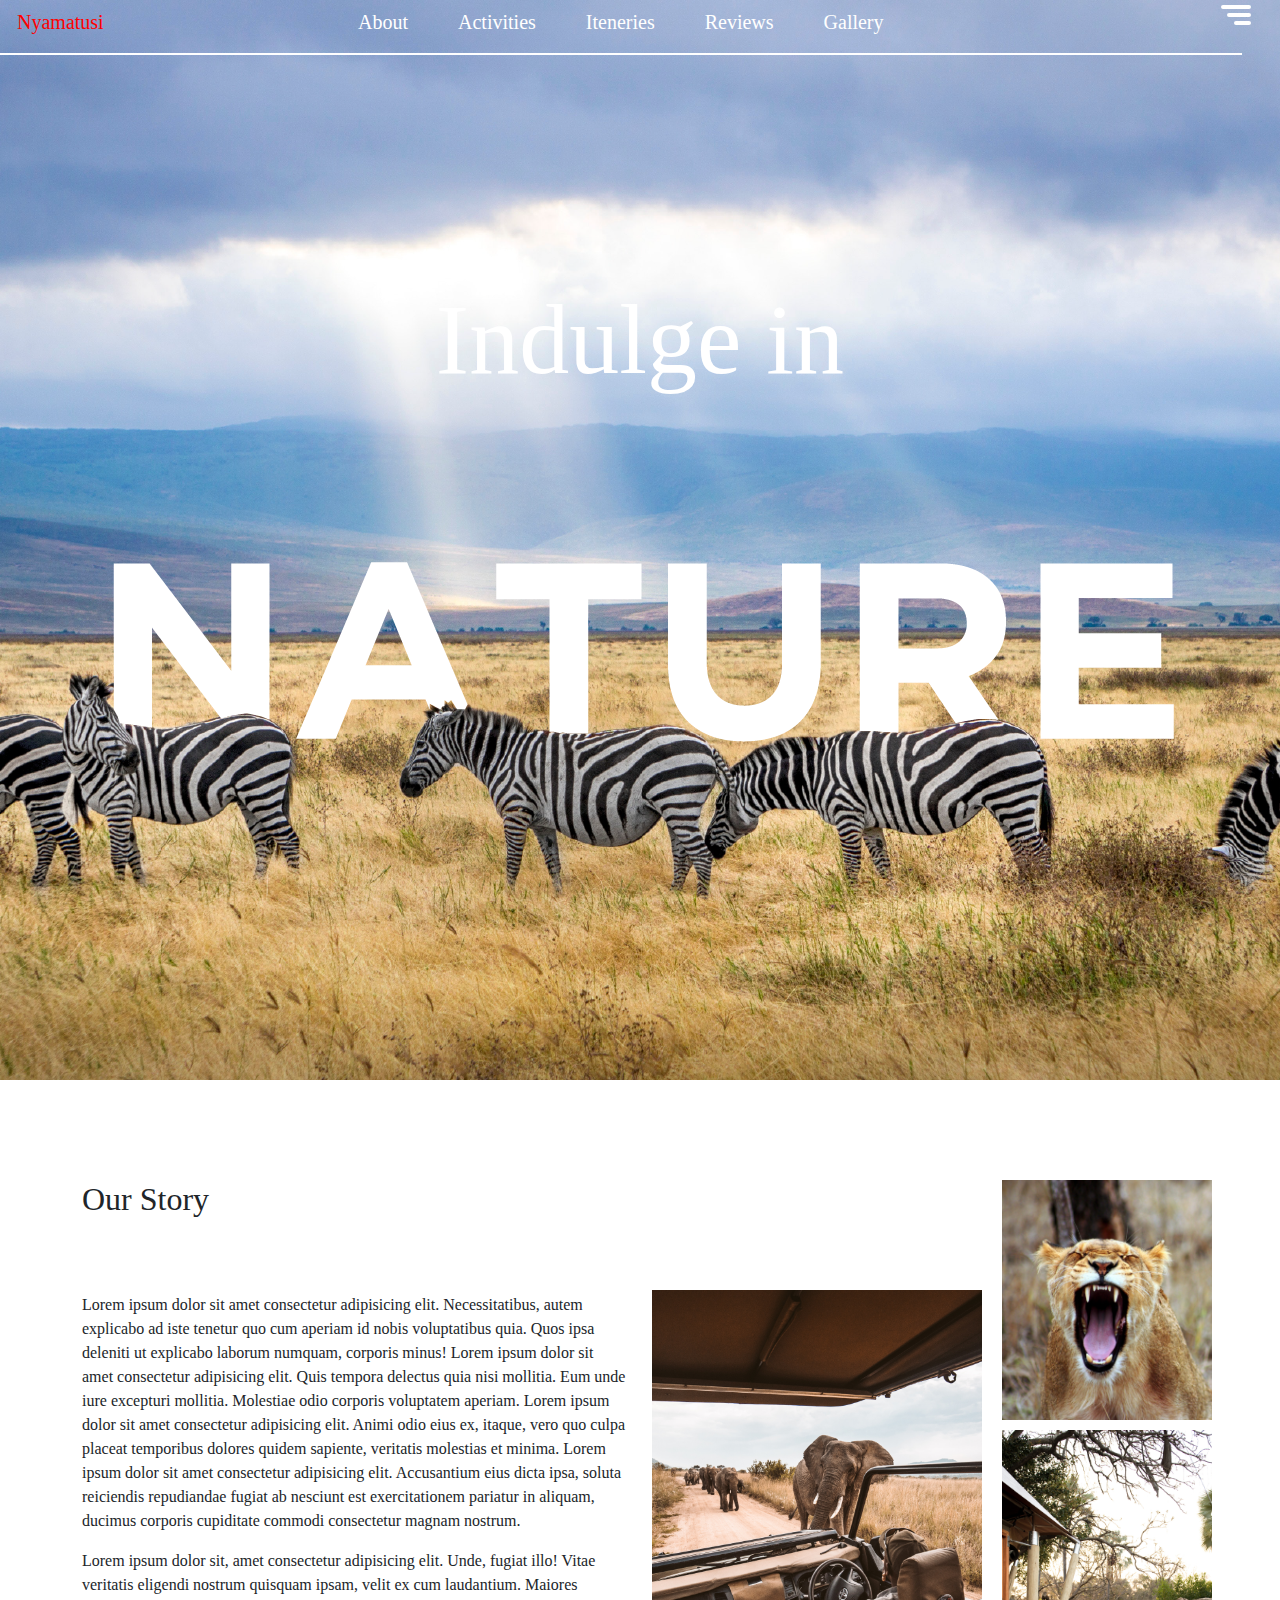
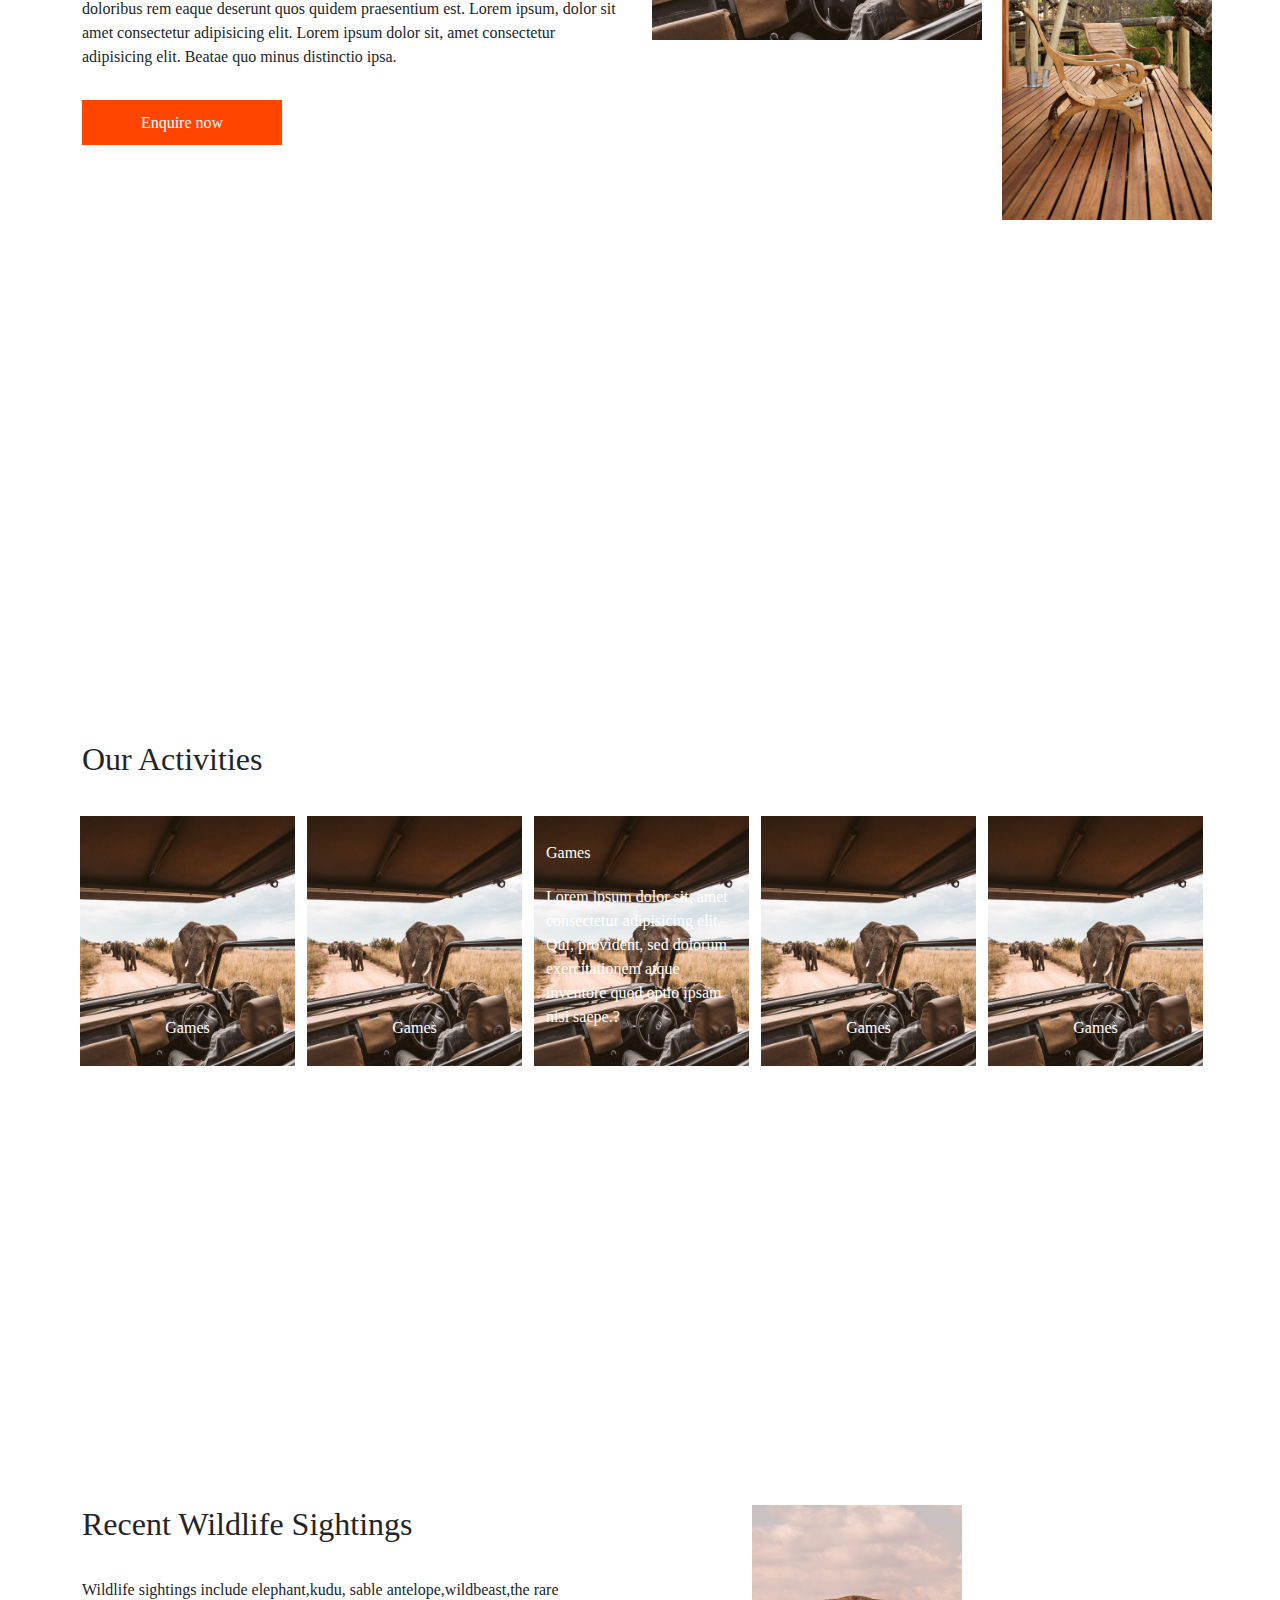
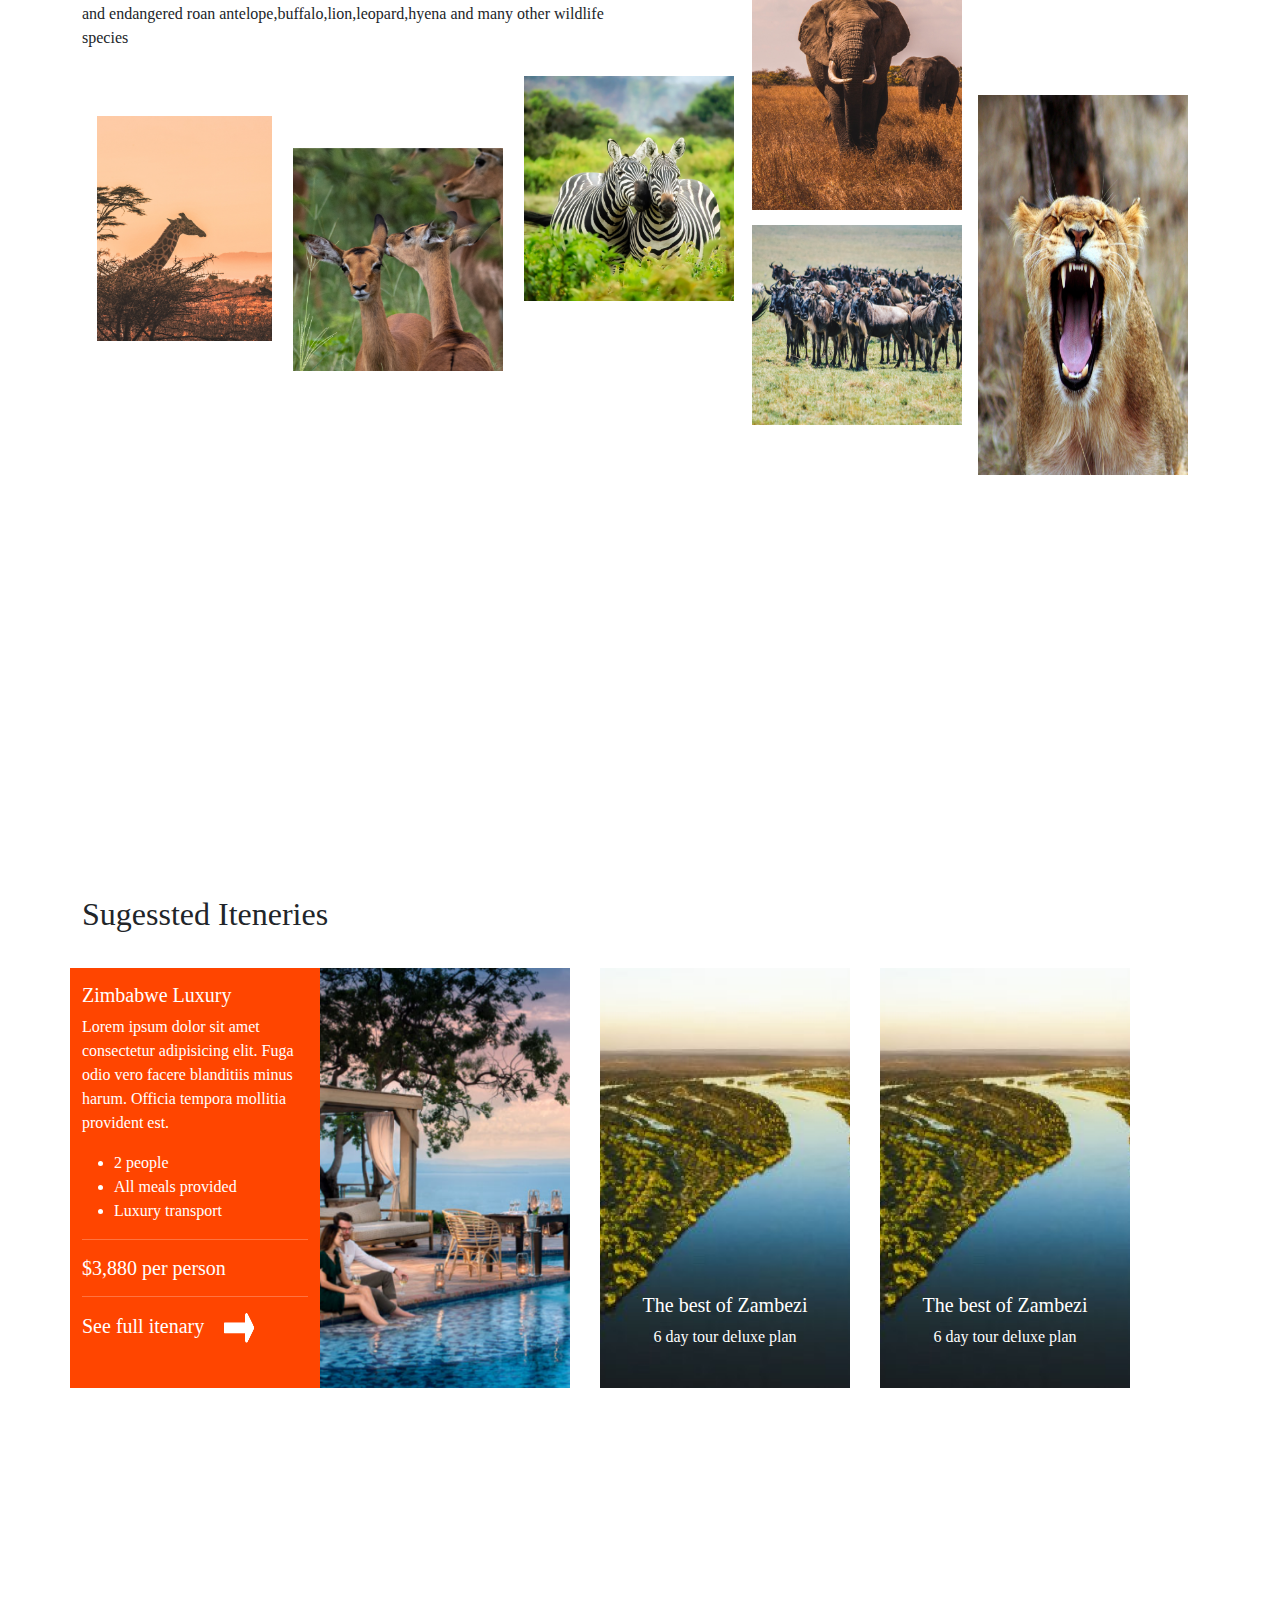
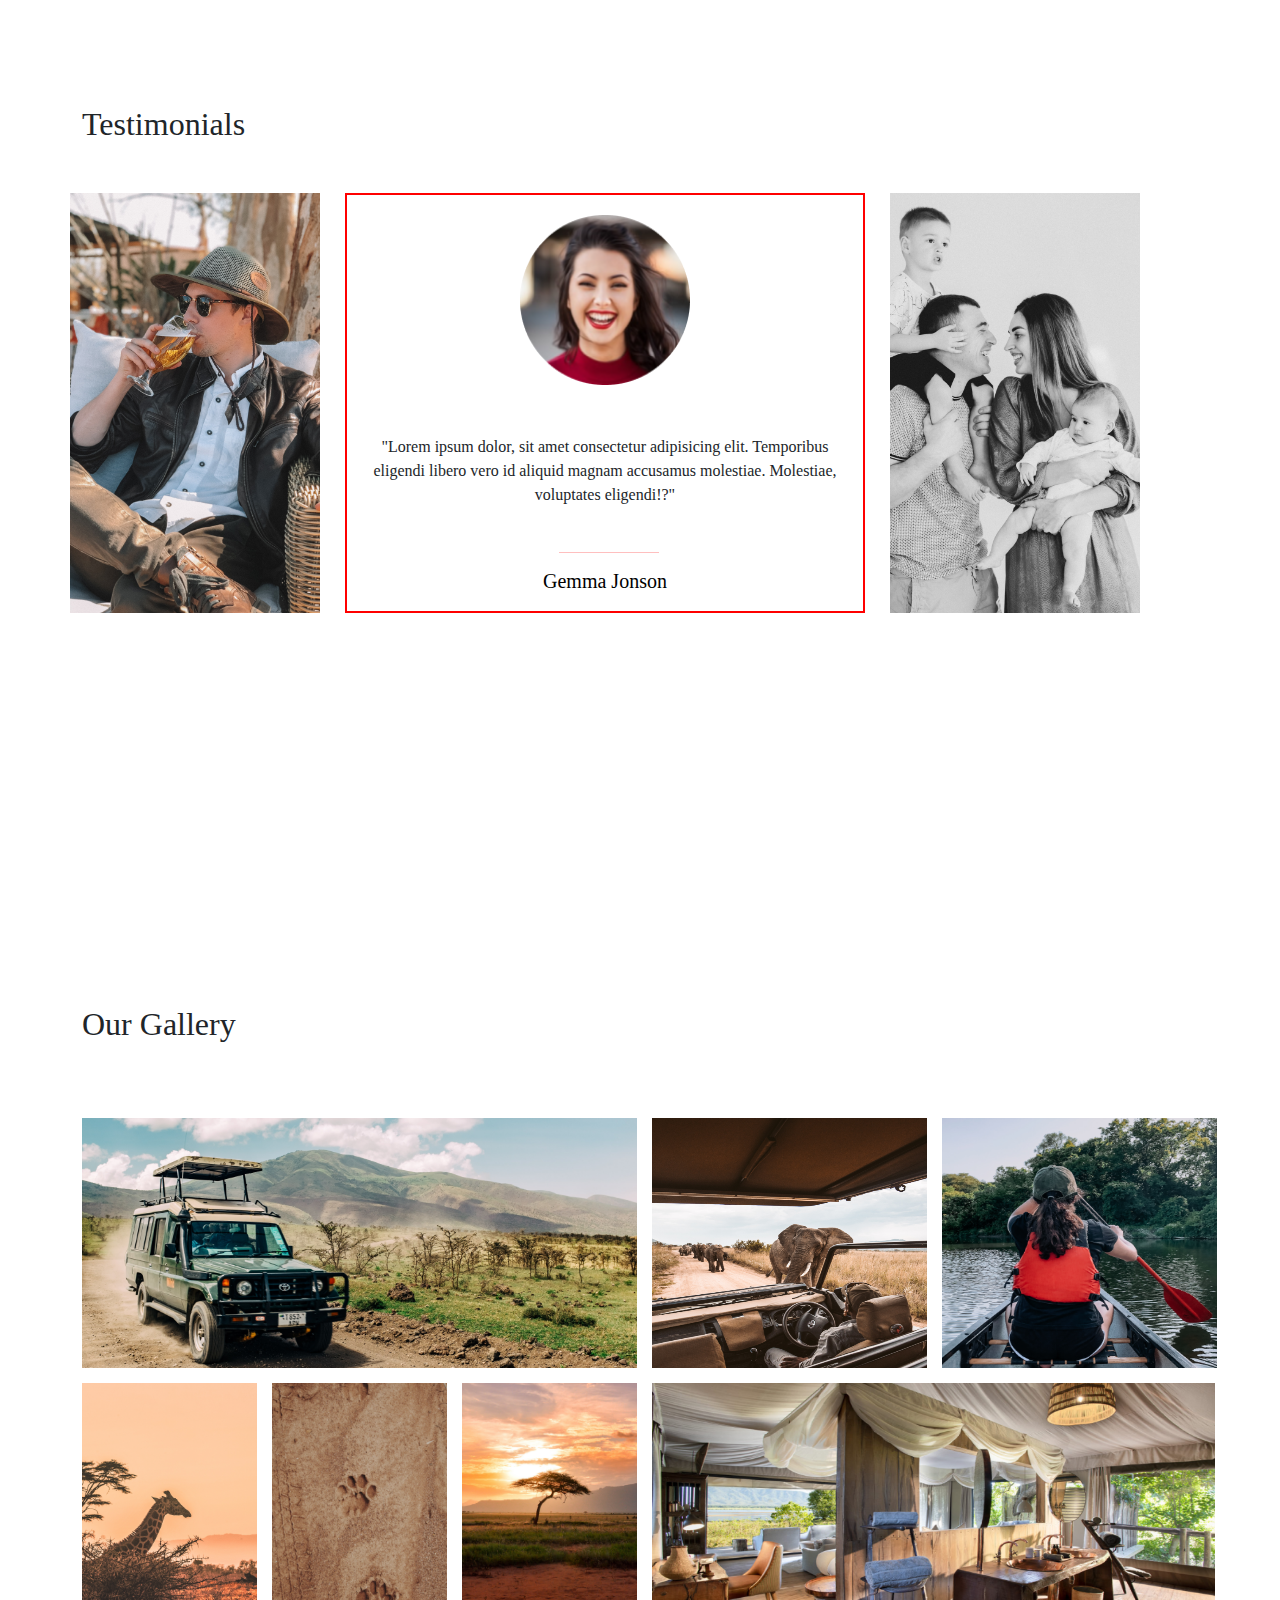
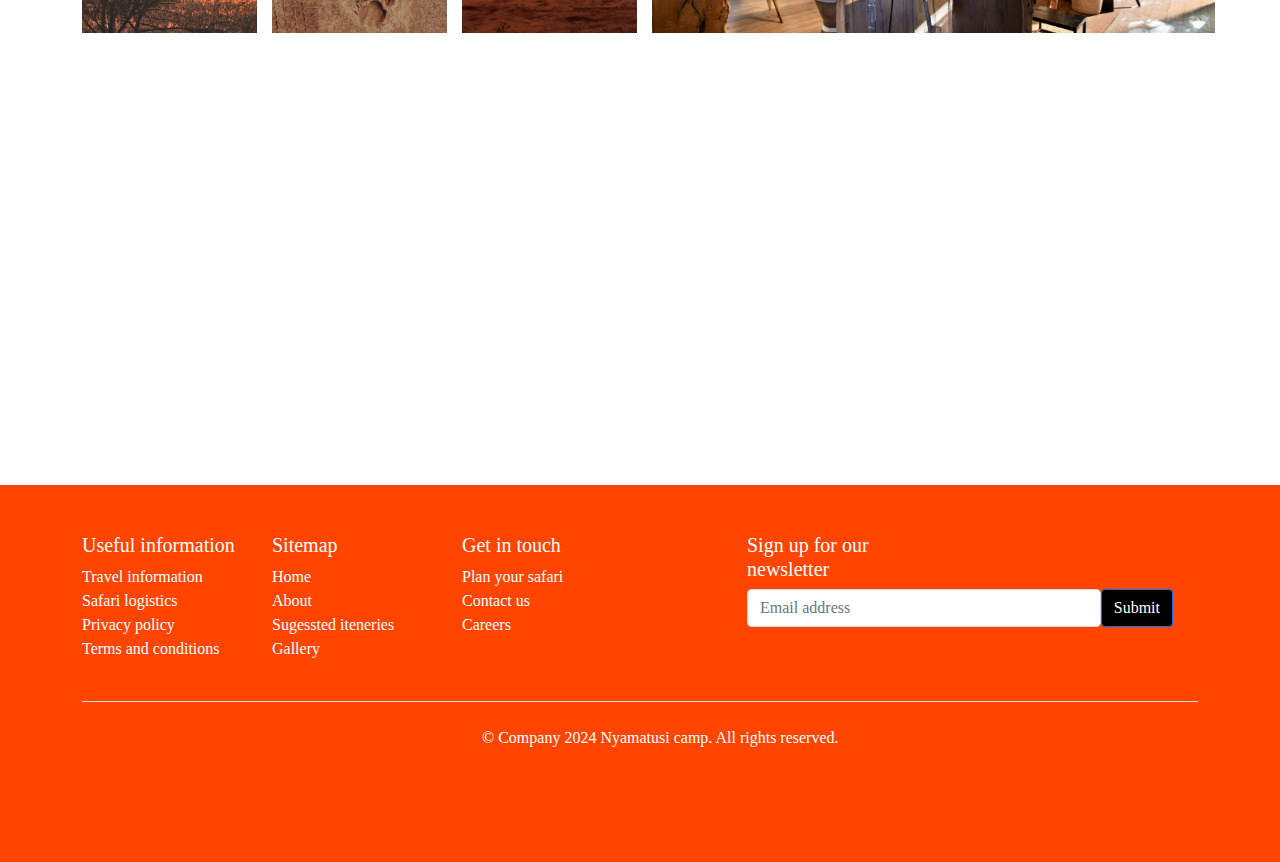
==== index.html @ 89408b22 "tusi" ====
<!DOCTYPE html>
<html lang="en">
<head>
    <meta charset="UTF-8">
    <meta name="viewport" content="width=device-width, initial-scale=1.0">
    <title>Document</title>
    <link rel="stylesheet" href="./external files/bootstrap-5.0.2-dist/css/bootstrap.css">
    <link rel="stylesheet" href="./stylesheet/style.css">
    <link rel="stylesheet" href="./fonts/fonts.css">
</head>
<body>
    <nav>
          <h5 class="nyamutusi">Nyamatusi</h5>
        <div class="header">
     
       
       <h5 class="head">About</h5>
       <h5 class="head">Activities</h5>
       <h5 class="head">Iteneries</h5>
       <h5 class="head">Reviews</h5>
       <h5 class="head">Gallery</h5>

        </div>        
        <div class="box">
            <div class="harmburger">
          
             <div class="rec-1">
             </div>
              <div class="rec-2">               
              </div>
               <div class="rec-3">                
               </div>
             </div>
            </div>
       
    </nav>
    <section id="hero-section">
        <h2 class="cen">Indulge in</h2>
        <div class="icons">
            <img src="./assets/img/facebook.png" alt="">
            <img src="./assets/img/Icon awesome-instagram.png" alt="">
            <img src="./assets/img/Icon awesome-twitter.png" alt="">
        </div>
    </section>

    <section id="our-story">
    <div class="container">
        <div class="row">
            <div class="col-lg-6">
                <h2 class="story">Our Story</h2>
                <p class="para-1">Lorem ipsum dolor sit amet consectetur adipisicing elit. Necessitatibus, autem explicabo ad iste tenetur quo cum aperiam id nobis voluptatibus quia. Quos ipsa deleniti ut explicabo laborum numquam, corporis minus! Lorem ipsum dolor sit amet consectetur adipisicing elit. Quis tempora delectus quia nisi mollitia. Eum unde iure excepturi mollitia. Molestiae odio corporis voluptatem aperiam. Lorem ipsum dolor sit amet consectetur adipisicing elit. Animi odio eius ex, itaque, vero quo culpa placeat temporibus dolores quidem sapiente, veritatis molestias et minima. Lorem ipsum dolor sit amet consectetur adipisicing elit. Accusantium eius dicta ipsa, soluta reiciendis repudiandae fugiat ab nesciunt est exercitationem pariatur in aliquam, ducimus corporis cupiditate commodi consectetur magnam nostrum. </p>
                <div></div>
                <p>Lorem ipsum dolor sit, amet consectetur adipisicing elit. Unde, fugiat illo! Vitae veritatis eligendi nostrum quisquam ipsam, velit ex cum laudantium. Maiores doloribus rem eaque deserunt quos quidem praesentium est. Lorem ipsum, dolor sit amet consectetur adipisicing elit. Lorem ipsum dolor sit, amet consectetur adipisicing elit. Beatae quo minus distinctio ipsa.</p>
                <div></div>
                <div>
                    <button class="button-1">Enquire now</button>
                </div>
            </div> 
            <div class="col-lg-6 picc">
                <div class="elephant col-lg-3"></div>
                <div class="cheli col-lg-3">
                    <div class="lion"></div>
                    <div class="chair"></div>
                </div>
            </div>
            
       
        </div>
    </div>
    </section>

    <section id="activities">
      <div class="container">
        <h2 class="act">Our Activities</h2>
        <div class=" px row">
            
              
                <div class="pix col-lg-2">
                   <p class="games">Games</p>
                </div>
                <div class="pix col-lg-2">
                    <p class="games">Games</p>  
                </div>
                <div class="pix col-lg-2">
                    <p class="game-1">Games</p>
                    <p class="game">Lorem ipsum dolor sit, amet consectetur adipisicing elit. Qui, provident, sed dolorum exercitationem atque inventore quod optio ipsam nisi saepe.?</p> 
                </div>
                <div class="pix col-lg-2">
                    <p class="games">Games</p>  
                </div>
                <div class="pix col-lg-2">
                    <p class="games">Games</p>  
                </div>
              
        </div>
      </div>
    </section>

    <section id="wildlife">
        <div class="container">
           
            <div class="row">
            <div class="col-lg-6">
                 <h2 class="act">Recent Wildlife Sightings</h2>
                <p class="sight">Wildlife sightings include elephant,kudu, sable antelope,wildbeast,the rare <br> and endangered roan antelope,buffalo,lion,leopard,hyena and many other  wildlife species </p>
             <div class="two">
                <div class="col-lg-2">
                    <img class="gir" src="./assets/img/Rectangle 55.png" alt="">
                </div>
                <div class="col-lg-2">
                    <img class="bok" src="./assets/img/Rectangle 30.png" alt="">
                </div>
                <div class="col-lg-2">
                    <img class="zebra" src="./assets/img/Rectangle 31.png" alt="">
                </div>
                </div>
            </div>

           <div class=" one col-lg-6">
           
                <div class="col-lg-2">
                    <div class="pi column">
                
                            <img class="ele" src="./assets/img/Rectangl.png" alt="">
                            <img class="hyena" src="./assets/img/Rectangle 32.png" alt="">
                        
                    </div>
                </div>
                <div class="col-lg-2">
                    <img class="lio" src="./assets/img/lion.png" alt="">
                </div>
          
          </div>
            </div>
           </div>
        </div>
    </section>


    <section id="sug">
        <div class="container">
            <h2>Sugessted Iteneries</h2>
            <div class="ries row">
                <div class="orange col-lg-3">
                    <h5 class="lux">Zimbabwe Luxury</h5>
                    <p class="zim">Lorem ipsum dolor sit amet consectetur adipisicing elit. Fuga odio vero facere blanditiis minus harum. Officia tempora mollitia provident est.</p>
                    <ul>
                        <li>2 people</li>
                        <li>All meals provided</li>
                        <li>Luxury transport</li>
                    </ul>
                    <hr>
                    <h5>$3,880 per person</h5>
                    <hr>
                    <h5>See full itenary <img class="foward" src="./assets/img/foward.png" alt=""></h5>
                </div>
                <div class="pool col-lg-3">

                </div>
                <div class="riv col-lg-3">
                    <h5 class="river-1">The best of Zambezi</h5>
                    <p class="river-2">6 day tour deluxe plan</p>
                </div>
                <div class="riv col-lg-3">
                    <h5 class="river-1">The best of Zambezi</h5>
                    <p class="river-2">6 day tour deluxe plan</p>
                </div>

            </div>
        </div>
    </section>

    <section id="testimonial">
        <div class="container">
            <h2>Testimonials</h2>
            <div class="mon row">
                <div class="stone col-lg-3">

                </div>
                <div class="bod col-lg-6">
                 <div class="lady">
                    <img class="lad" src="./assets/img/Ellipse 9.png" alt="">
                    <p class="ss">"Lorem ipsum dolor, sit amet consectetur adipisicing elit. Temporibus eligendi libero vero id aliquid magnam accusamus molestiae. Molestiae, voluptates eligendi!?"</p>
                    <hr class="jon">
                    <h5 class="son">Gemma Jonson</h5>
                 </div>   
                </div>
                <div class="fam col-lg-3">

                </div>
            </div>
        </div>
    </section>

    <section id="gallery">
        <div class="container">
            <h2>Our Gallery</h2>
            <div class="win row">
                <div class="col-lg-6">
                    <img class="car" src="./assets/img/car.png" alt="">
                </div>
                <div class="col-lg-3">
                    <img class="dle" src="./assets/img/middle.png" alt="">
                </div>
                <div class="col-lg-3">
                    <img class="flo" src="./assets/img/Rectangle 54.png" alt="">
                </div>

            </div>

            <div class="sea row">
                <div class="col-lg-2">
                    <img class="pic-1" src="./assets/img/Rectangle 55.png" alt="">
                </div>
                <div class="col-lg-2">
                   <img class="pic-2" src="./assets/img/Rectangle 56.png" alt=""> 
                </div>
                <div class="col-lg-2">
                  <img class="pic-3" src="./assets/img/Rectangle 57.png" alt="">  
                </div>
                <div class="col-lg-6">
                  <img class="room" src="./assets/img/Rectangle 52.png" alt="">  
                </div>
            </div>
        </div>
    </section>
    <section id="footer"> 
        <div class="container">
        <footer class="py-5">
          
            <div class="row">
              <div class="col-6 col-md-2 mb-3">
                <h5>Useful information</h5>
                <ul class="nav flex-column">
                  <li>Travel information</li>
                  <li>Safari logistics</li>
                  <li>Privacy policy</li>
                  <li>Terms and conditions</li>
           
                </ul>
              </div>
        
              <div class="col-6 col-md-2 mb-3">
                <h5>Sitemap</h5>
                <ul class="nav flex-column">
                  <li>Home</li>
                  <li>About</li>
                  <li>Sugessted iteneries</li>
                  <li>Gallery</li>
                 
                </ul>
              </div>
        
              <div class="col-6 col-md-2 mb-3">
                <h5>Get in touch</h5>
                <ul class="nav flex-column">
                  <li>Plan your safari</li>
                  <li>Contact us</li>
                  <li>Careers</li>
                  
                </ul>
              </div>
        
              <div class="col-md-5 offset-md-1 mb-3">
                <form>
                  <h5>Sign up for our <br>newsletter</h5>
                
                  <div class="d-flex flex-column flex-sm-row w-100 gap-0AZ gap-0AZ CX   cZa SA VCXD V           Q  FSC  atque           ``aqqqqqqqqqqqqqqqqqqqqqqqqqqqqqqqqqqqqqqqqq    ZZ">
                    <label for="newsletter1" class="visually-hidden">Email</label>
                    <input id="newsletter1" type="text" class="form-control" placeholder="Email address">
                    <button class="pri btn btn-primary" type="button">Submit</button>
                  </div>
                </form>
              </div>
            </div>
        
            <div class="free">
            <div class="d-flex flex-column flex-sm-row justify-content-between py-4 my-4 border-top">
              <p class="copy">© Company 2024 Nyamatusi camp. All rights reserved.</p>
              <!-- <ul class="list-unstyled d-flex">
                <li class="ms-3"><a class="link-body-emphasis" href="#"><svg class="bi" width="24" height="24"><use xlink:href="#twitter"></use></svg></a></li>
                <li class="ms-3"><a class="link-body-emphasis" href="#"><svg class="bi" width="24" height="24"><use xlink:href="#instagram"></use></svg></a></li>
                <li class="ms-3"><a class="link-body-emphasis" href="#"><svg class="bi" width="24" height="24"><use xlink:href="#facebook"></use></svg></a></li>
              </ul> -->
            </div>
            </div>
          </footer>
</div>
    </section>
</body>
</html>
---- stylesheet/style.css ----
body{
    padding: 0;
    margin: 0;
    border: 0;
    font-family:'gotham regular';
}
.box{

    width: 40px;
    height: 40px;
    display: flex;
    justify-content: center;
    position: absolute;
    z-index: 1;
    left: 95%;
  
   
}  
.rec-1{
    width: 30px;
    margin-top: 5px;
    border: 2px solid white;
    border-radius: 5px;
}
.rec-2{
    width: 24px;
    margin-top: 4px;
    border: 2px solid white;
    margin-left: 6px;
    border-radius: 5px;
}
.rec-3{
    width: 17px;
    margin-top: 4px;
    border: 2px solid white;
    margin-left: 13px;
    border-radius: 5px;
}
#hero-section{
    background-image: url(../assets/img/banner.png);
    min-height: 120vh;
    width: 100%;
    float: left;
      z-index: 0;
       background-position: center;
    background-size: cover;
    position: relative;
  
}
.header{
    display: flex;
    z-index: 1;
    display: flex;
    justify-content: center;
    position: absolute;
     gap: 50px;
     border-bottom: 2px solid rgb(255, 255, 255);
     width: 97%;
     height: 45px;
     margin-top: 10px;
  
}
.nyamutusi{
    color: red;
    z-index: 1;
    position: absolute;
    margin-top: 10px;
    margin-left: 17px;
}
.head{
    color: white;
    font-weight: lighter;
}

.cen{
    color: white;
    display: flex;
    justify-content: center;
   margin-top: 280px;
   font-size:100px;
}
.icons{
    width: 25px;
    height: 25px;
    display: flex;
    flex-direction: column;
    gap: 5px;
    margin-left: 1300px;
  
}
#our-story{
    width: 100%;
    min-height: 140vh;
    background-color: white;
    float: left;
}
.story{
    margin-top: 100px;
    font-weight: lighter;
}
.para-1{
    margin-top: 75px;
}
.button-1{
    width: 200px;
    height: 45px;
    border: none;
    background-color: orangered;
    color: white;
    margin-top: 15px;
}
.picc{
    display: flex;
    flex-direction: row;
}
.cheli{
    display: flex;
    flex-direction: column;
    gap: 10px;
    margin-left: 20px;
}
.elephant{
    background-image: url(../assets/img/middle.png);
    background-position: center;
    background-size: cover;
    width: 330px;
    height: 350px;
    margin-top: 210px;
}
.lion{
    background-image: url(../assets/img/lion.png);
    background-position: center;
    background-size: cover;
    width: 210px;
    height: 240px;
    margin-top: 100px;
}
.chair{
    background-image: url(../assets/img/last.png);
    background-position: center;
    background-size: cover;
    width: 210px;
    height: 390px;
  
}
#activities{
    min-height: 85vh;
    width: 100%;
    background-color: white;
    float: left;

}
.act{
    font-weight: lighter;
}

.px{
    gap: 2px;
    
}

.pix{
    background-image: url(../assets/img/middle.png);
    width: 215px;
    height: 250px;
    background-position: center;
    background-size: cover;
    position: relative;
    margin-left: 10px;
    margin-top: 30px;

}
.games{
    color: white;
    display: flex;
    justify-content: center;
    margin-top: 200px;

}
.game{
    color: white;
    font-weight: 200;
    margin-top: 20px;
}
.game-1{
    color: white;
    margin-top: 25px;
}
#wildlife{
    width: 100%;
    min-height: 110vh;
    float: left;
    background-color: white;
}

.gir{
    width: 175px;
    height: 225px;
    margin-left:15px;
    margin-top: 50px;
}
.bok{
  height: 225px;
  width:210px ; 
  margin-left: 120px;
  margin-top: 80px;
 
}
.zebra{
    height: 225px;
    width:210px ; 
    margin-left: 260px; 
    margin-top: 10px;
}
.ele{
    height: 305px;
    width:210px ;
    margin-left: 100px;  
   
}
.hyena{
    height: 200px;
    width:210px ; 
    margin-left: 100px; 
    
}
.lio{
    width: 210px;
    height: 380px;
    margin-left: 235px;
    margin-top: 190px;
}
.pi{
    gap: 15px;
     display: flex;
    flex-direction: column;
   margin-bottom: 200px;
}
.sight{
    margin-top: 35px;
}
.one{
    display: flex;
}
.two{
    display: flex;
justify-content: flex-start;
  
}
#sug{
    background-color: white;
    min-height: 90vh;
    width: 100%;
    float: left;
}
.riv{
    background-image: url(../assets/img/Rectangle\ 36.png);
    width: 250px;
    height: 420px;
    background-position: center;
    background-size: cover;
    position: relative;
    margin-left: 30px;
    text-align: center;
    
}
.orange{
    background-color: orangered;
    background-position: center;
    background-size: cover;
    position: relative;
    width: 250px;
    height: 420px;

}
.pool{
    background-image: url(../assets/img/Rectangle\ 38.png);
    background-position: center;
    background-size: cover;
    position: relative;
    width: 250px;
    height: 420px;
}
#testimonial{
    width: 100%;
    min-height: 100vh;
    background-color: white;
    float: left;

}
.stone{
    background-position: center;
    background-size: cover;
    position: relative;
    width: 250px;
    height: 420px;
    background-image: url(../assets/img/Rectangle\ 46.png); 
}
.fam{
    background-position: center;
    background-size: cover;
    position: relative;
    width: 250px;
    height: 420px;
    background-image: url(../assets/img/Rectangle\ 45.png)
}
.bod{
    border:2px solid red;
    width: 520px;
    height: 420px; 
}
.mon{
    gap: 25px;
    margin-top: 50px;
}

.lad{
 width: 170px;
 height: 170px; 
 margin-top: 20px;    
}
.lady{
   
    text-align: center;


}
#gallery{
    width: 100%;
    min-height: 120vh;
    float: left;
    background-color: white;
}
.car{
    width: 555px;
    height: 250px;
}
.flo{
width: 275px;
height: 250px;
margin-left: 5px;
}
.dle{
    width: 275px;
    height: 250px;
   
}
.room{
    width: 563px;
    height: 250px;
}
.pic-1{
    width: 175px;
    height: 250px;
   
    }
.pic-2{
      width: 175px;
      height: 250px;
       
 }
.pic-3{
  width: 175px;
   height: 250px;
           
 }
 .sea{
    margin-top: 15px;
 }
 #footer{
    background-color: orangered;
    float: left;
    width: 100%;
    
  
 }
 .btn{
    background-color: black;
    margin-right: 25px;
 }
 .copy{
    margin-left: 400px;
    color: white;
 }
 ul{
    li{
        color: white;
    }
 }
 h5{
    color: white;
 }
 .win{
    margin-top: 75px;
 }
 .river-1{
    color: white;
    margin-top: 325px;
 }
 .river-2{
    color: white;
 }
 .pri{
    
 }
 hr{
    color: white;
 }
 .zim{
    color: white;
 }
 .foward{
    width: 30px;
    height: 30px;
    margin-left: 15px;
 }
 .jon{
    color: red;
    width: 100px;
    margin-top: 45px;
    margin-left: 200px;
    
 }
 .ss{
    margin-top: 50px;
 }
 .son{
    color: black;
    margin-top: 10px;
 }
.lux{
    margin-top: 15px;
}
.ries{
    margin-top: 35px;
}
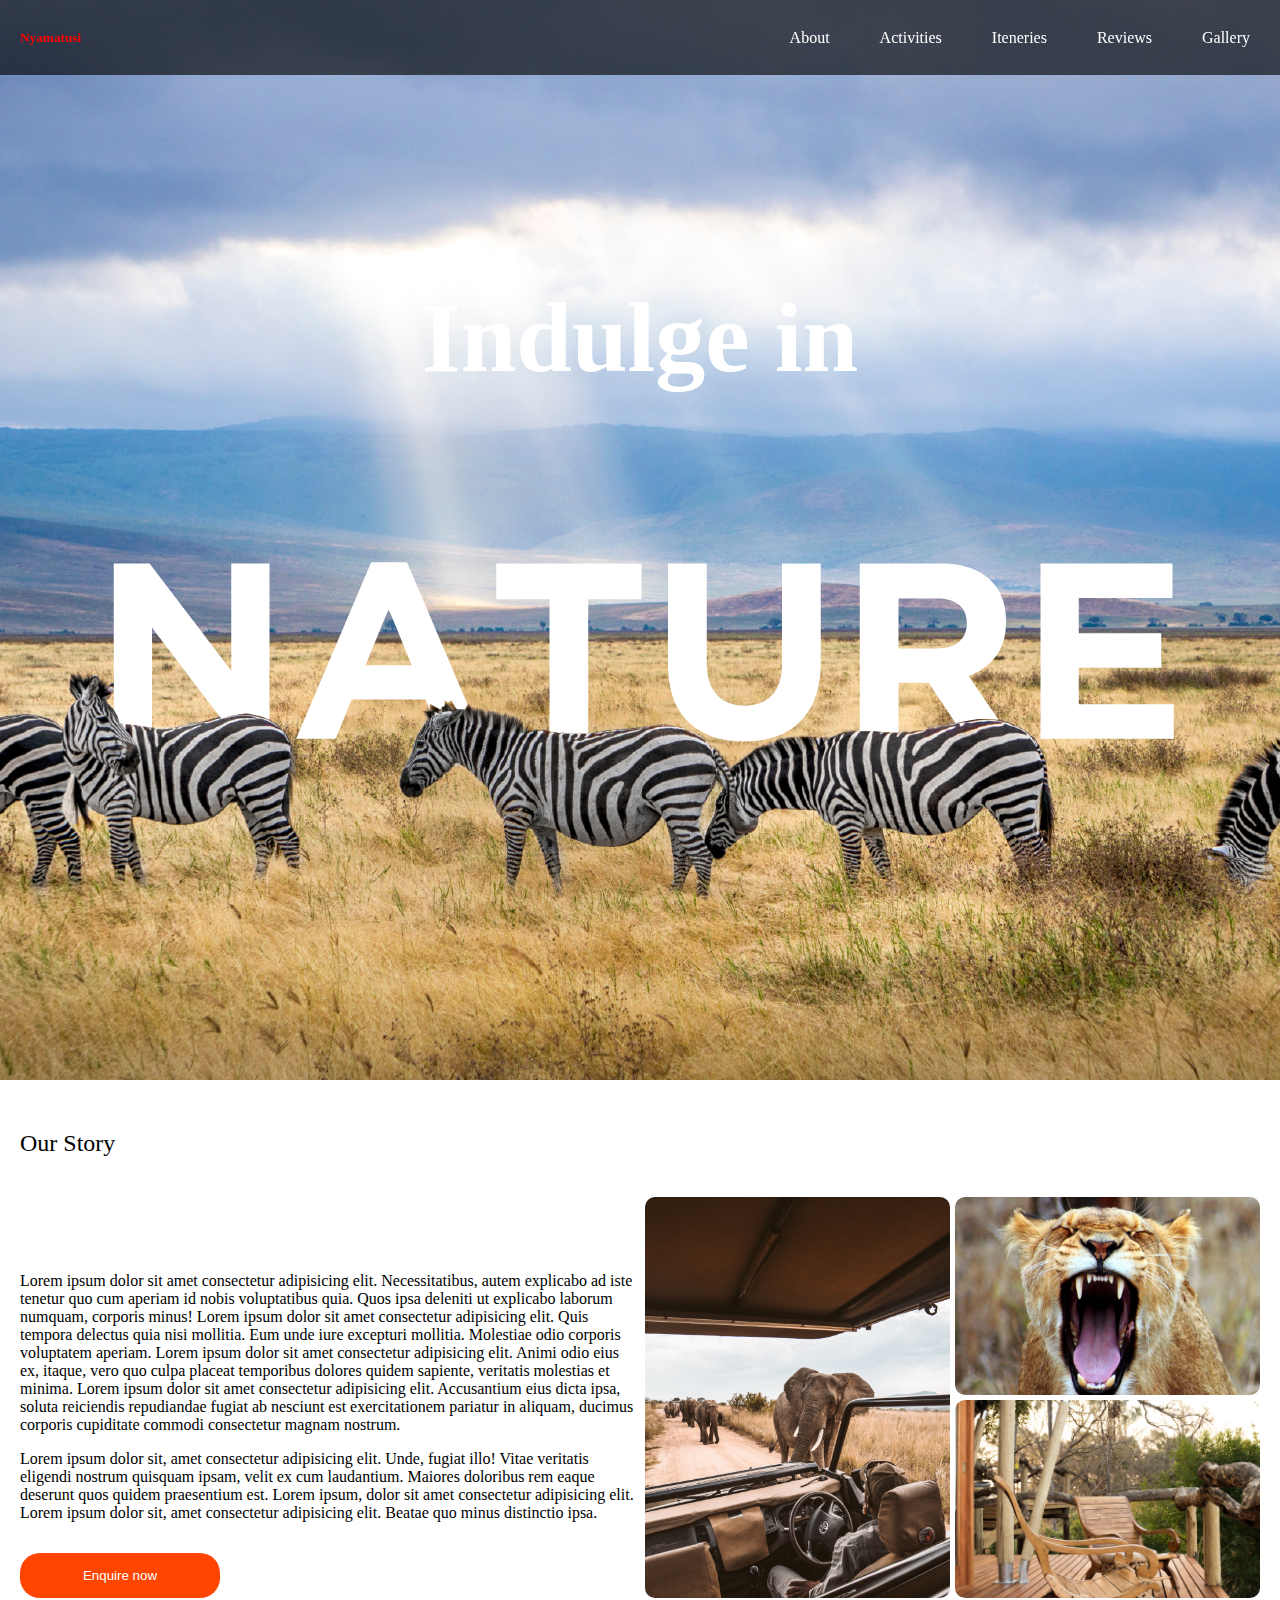
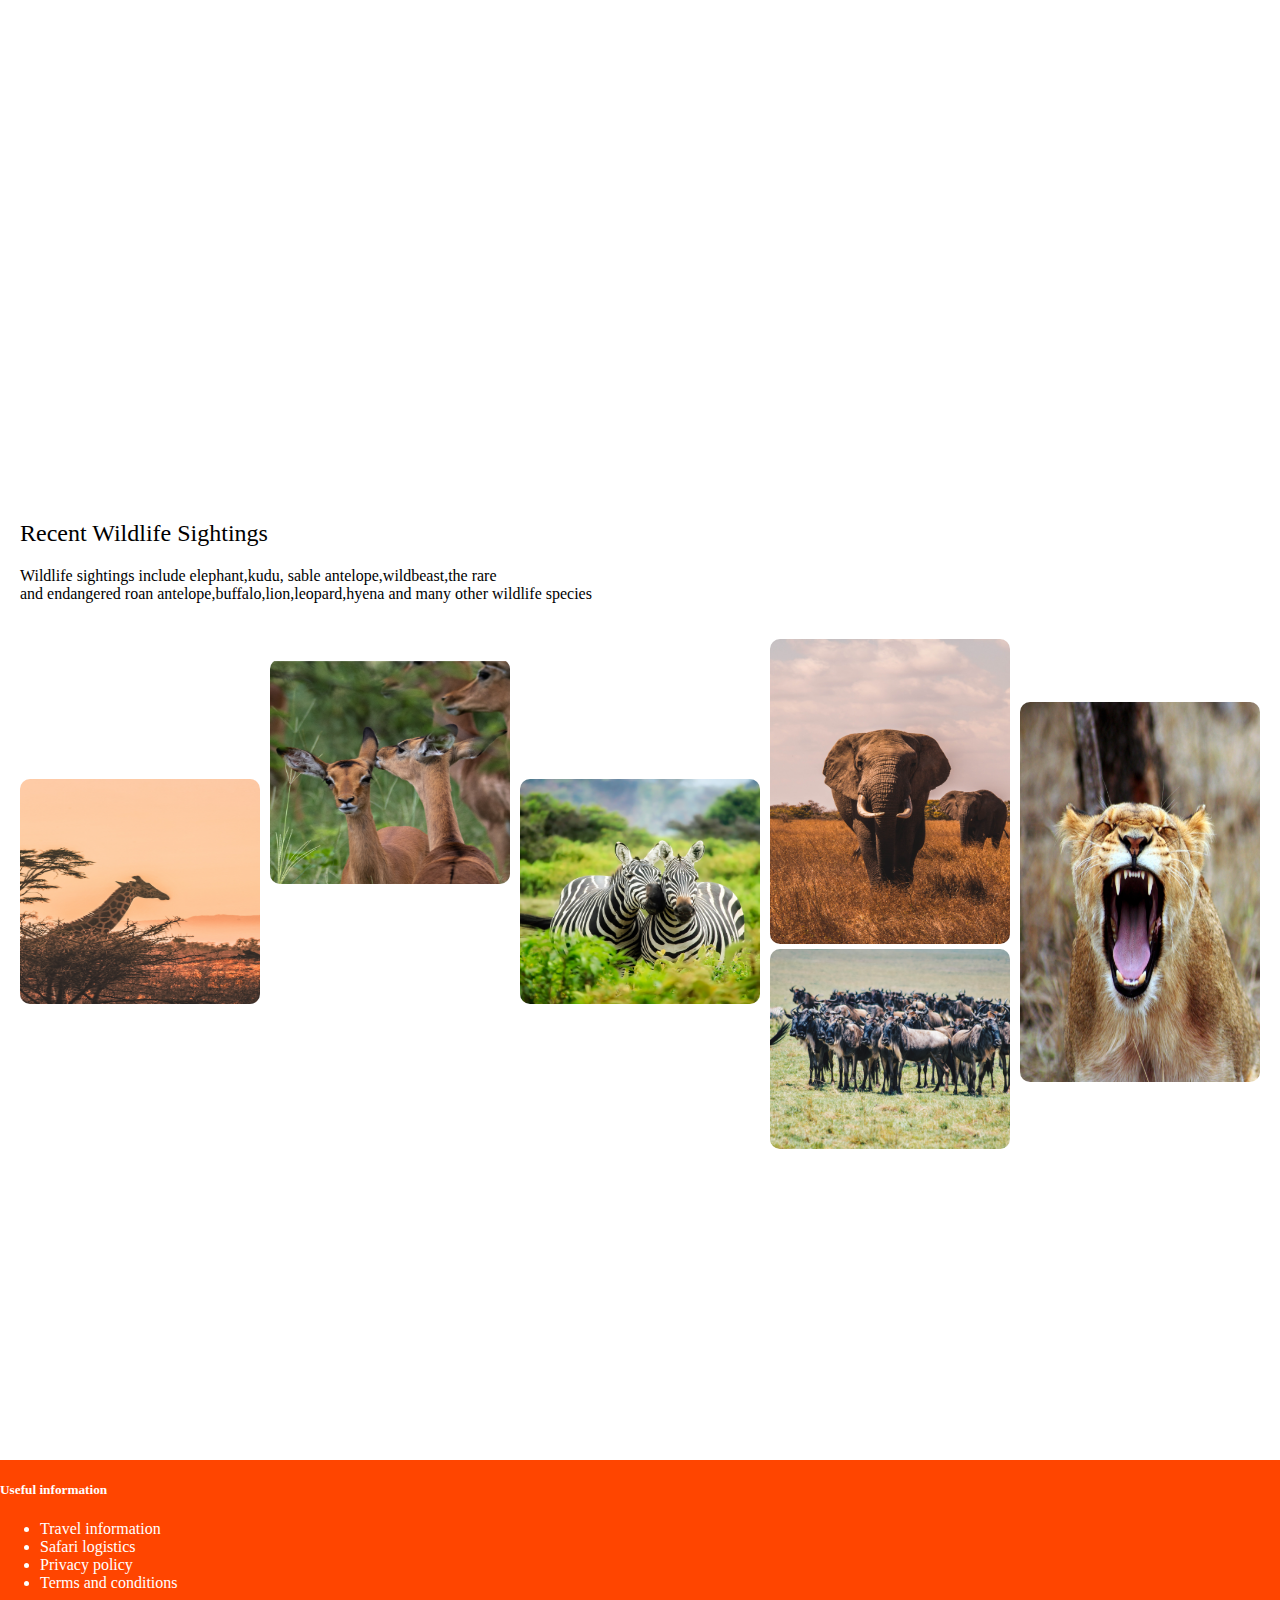
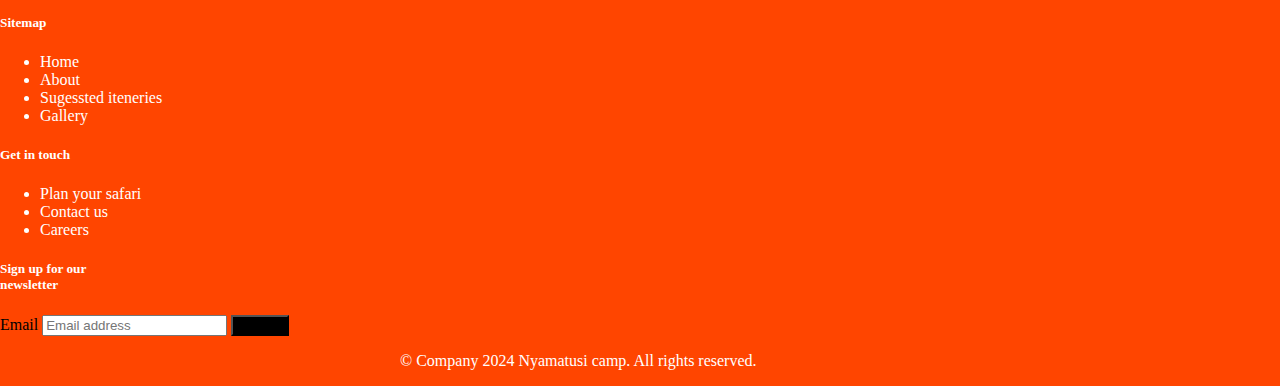
==== commit 4ca2a8cb: "men" ====
--- a/index.html
+++ b/index.html
@@ -4,50 +4,42 @@
     <meta charset="UTF-8">
     <meta name="viewport" content="width=device-width, initial-scale=1.0">
     <title>Document</title>
-    <link rel="stylesheet" href="./external files/bootstrap-5.0.2-dist/css/bootstrap.css">
+    <link href="https://cdn.jsdelivr.net/npm/bootstrap@5.0.2/dist/css/bootstrap.min.css" rel="stylesheet" integrity="sha384-EVSTQN3/azprG1Anm3QDgpJLIm9Nao0Yz1ztcQTwFspd3yD65VohhpuuCOmLASjC" crossorigin="anonymous">
     <link rel="stylesheet" href="./stylesheet/style.css">
-    <link rel="stylesheet" href="./fonts/fonts.css">
+    <link rel="stylesheet" href="https://cdnjs.cloudflare.com/ajax/libs/font-awesome/6.5.2/css/all.min.css" integrity="sha512-SnH5WK+bZxgPHs44uWIX+LLJAJ9/2PkPKZ5QiAj6Ta86w+fsb2TkcmfRyVX3pBnMFcV7oQPJkl9QevSCWr3W6A==" crossorigin="anonymous" referrerpolicy="no-referrer" />
 </head>
 <body>
-    <nav>
-          <h5 class="nyamutusi">Nyamatusi</h5>
-        <div class="header">
-     
-       
-       <h5 class="head">About</h5>
-       <h5 class="head">Activities</h5>
-       <h5 class="head">Iteneries</h5>
-       <h5 class="head">Reviews</h5>
-       <h5 class="head">Gallery</h5>
+ 
+            <header class="header">
+      <h5 class="nyamutusi">Nyamatusi</h5>          
+   <nav>
+    <a href="./index.html" class="head">About</a>
+    <a href="./activities.html" class="head">Activities</a>
+    <a href="./iteneries.html" class="head">Iteneries</a>
+    <a href="./reviews.html" class="head">Reviews</a>
+    <a href="./gallery.html" class="head">Gallery</a>
+  
+    
+   
+    </nav>
+   </header>
 
-        </div>        
-        <div class="box">
-            <div class="harmburger">
-          
-             <div class="rec-1">
-             </div>
-              <div class="rec-2">               
-              </div>
-               <div class="rec-3">                
-               </div>
-             </div>
-            </div>
-       
-    </nav>
+   
     <section id="hero-section">
         <h2 class="cen">Indulge in</h2>
         <div class="icons">
-            <img src="./assets/img/facebook.png" alt="">
-            <img src="./assets/img/Icon awesome-instagram.png" alt="">
-            <img src="./assets/img/Icon awesome-twitter.png" alt="">
+            <i class="fa-brands fa-facebook"></i>
+            <i class="fa-brands fa-instagram"></i>
+            <i class="fa-brands fa-twitter"></i>
         </div>
     </section>
 
     <section id="our-story">
-    <div class="container">
-        <div class="row">
-            <div class="col-lg-6">
-                <h2 class="story">Our Story</h2>
+ <h2 class="story">Our Story</h2>
+    <div class="con">
+
+            <div>
+               
                 <p class="para-1">Lorem ipsum dolor sit amet consectetur adipisicing elit. Necessitatibus, autem explicabo ad iste tenetur quo cum aperiam id nobis voluptatibus quia. Quos ipsa deleniti ut explicabo laborum numquam, corporis minus! Lorem ipsum dolor sit amet consectetur adipisicing elit. Quis tempora delectus quia nisi mollitia. Eum unde iure excepturi mollitia. Molestiae odio corporis voluptatem aperiam. Lorem ipsum dolor sit amet consectetur adipisicing elit. Animi odio eius ex, itaque, vero quo culpa placeat temporibus dolores quidem sapiente, veritatis molestias et minima. Lorem ipsum dolor sit amet consectetur adipisicing elit. Accusantium eius dicta ipsa, soluta reiciendis repudiandae fugiat ab nesciunt est exercitationem pariatur in aliquam, ducimus corporis cupiditate commodi consectetur magnam nostrum. </p>
                 <div></div>
                 <p>Lorem ipsum dolor sit, amet consectetur adipisicing elit. Unde, fugiat illo! Vitae veritatis eligendi nostrum quisquam ipsam, velit ex cum laudantium. Maiores doloribus rem eaque deserunt quos quidem praesentium est. Lorem ipsum, dolor sit amet consectetur adipisicing elit. Lorem ipsum dolor sit, amet consectetur adipisicing elit. Beatae quo minus distinctio ipsa.</p>
@@ -56,177 +48,59 @@
                     <button class="button-1">Enquire now</button>
                 </div>
             </div> 
-            <div class="col-lg-6 picc">
-                <div class="elephant col-lg-3"></div>
-                <div class="cheli col-lg-3">
+            <div class="con2">
+
+                <div class="elephant">
+
+                </div>
+                
+                <div class="con3">
                     <div class="lion"></div>
                     <div class="chair"></div>
                 </div>
             </div>
             
        
-        </div>
-    </div>
-    </section>
+        
+       </div>
+       </section>
 
-    <section id="activities">
-      <div class="container">
-        <h2 class="act">Our Activities</h2>
-        <div class=" px row">
-            
-              
-                <div class="pix col-lg-2">
-                   <p class="games">Games</p>
-                </div>
-                <div class="pix col-lg-2">
-                    <p class="games">Games</p>  
-                </div>
-                <div class="pix col-lg-2">
-                    <p class="game-1">Games</p>
-                    <p class="game">Lorem ipsum dolor sit, amet consectetur adipisicing elit. Qui, provident, sed dolorum exercitationem atque inventore quod optio ipsam nisi saepe.?</p> 
-                </div>
-                <div class="pix col-lg-2">
-                    <p class="games">Games</p>  
-                </div>
-                <div class="pix col-lg-2">
-                    <p class="games">Games</p>  
-                </div>
-              
-        </div>
-      </div>
-    </section>
+   
 
-    <section id="wildlife">
-        <div class="container">
-           
-            <div class="row">
-            <div class="col-lg-6">
-                 <h2 class="act">Recent Wildlife Sightings</h2>
-                <p class="sight">Wildlife sightings include elephant,kudu, sable antelope,wildbeast,the rare <br> and endangered roan antelope,buffalo,lion,leopard,hyena and many other  wildlife species </p>
+       <section id="wildlife">
+         <h2 class="story">Recent Wildlife Sightings</h2>
+                <p class="left">Wildlife sightings include elephant,kudu, sable antelope,wildbeast,the rare <br> and endangered roan antelope,buffalo,lion,leopard,hyena and many other  wildlife species </p>
+
+
              <div class="two">
-                <div class="col-lg-2">
+                <div>
                     <img class="gir" src="./assets/img/Rectangle 55.png" alt="">
                 </div>
-                <div class="col-lg-2">
+                <div>
                     <img class="bok" src="./assets/img/Rectangle 30.png" alt="">
                 </div>
-                <div class="col-lg-2">
+                <div>
                     <img class="zebra" src="./assets/img/Rectangle 31.png" alt="">
                 </div>
+                <div class="cola">
+
+                   <img class="ele" src="./assets/img/Rectangl.png" alt="">
+                    <img class="hyena" src="./assets/img/Rectangle 32.png" alt="">
                 </div>
-            </div>
+               
+                <div>
+                   <img class="lio" src="./assets/img/lion.png" alt="">
+                </div>
 
-           <div class=" one col-lg-6">
-           
-                <div class="col-lg-2">
-                    <div class="pi column">
-                
-                            <img class="ele" src="./assets/img/Rectangl.png" alt="">
-                            <img class="hyena" src="./assets/img/Rectangle 32.png" alt="">
-                        
-                    </div>
                 </div>
-                <div class="col-lg-2">
-                    <img class="lio" src="./assets/img/lion.png" alt="">
-                </div>
-          
-          </div>
-            </div>
-           </div>
-        </div>
     </section>
 
 
-    <section id="sug">
-        <div class="container">
-            <h2>Sugessted Iteneries</h2>
-            <div class="ries row">
-                <div class="orange col-lg-3">
-                    <h5 class="lux">Zimbabwe Luxury</h5>
-                    <p class="zim">Lorem ipsum dolor sit amet consectetur adipisicing elit. Fuga odio vero facere blanditiis minus harum. Officia tempora mollitia provident est.</p>
-                    <ul>
-                        <li>2 people</li>
-                        <li>All meals provided</li>
-                        <li>Luxury transport</li>
-                    </ul>
-                    <hr>
-                    <h5>$3,880 per person</h5>
-                    <hr>
-                    <h5>See full itenary <img class="foward" src="./assets/img/foward.png" alt=""></h5>
-                </div>
-                <div class="pool col-lg-3">
 
-                </div>
-                <div class="riv col-lg-3">
-                    <h5 class="river-1">The best of Zambezi</h5>
-                    <p class="river-2">6 day tour deluxe plan</p>
-                </div>
-                <div class="riv col-lg-3">
-                    <h5 class="river-1">The best of Zambezi</h5>
-                    <p class="river-2">6 day tour deluxe plan</p>
-                </div>
-
-            </div>
-        </div>
-    </section>
-
-    <section id="testimonial">
-        <div class="container">
-            <h2>Testimonials</h2>
-            <div class="mon row">
-                <div class="stone col-lg-3">
-
-                </div>
-                <div class="bod col-lg-6">
-                 <div class="lady">
-                    <img class="lad" src="./assets/img/Ellipse 9.png" alt="">
-                    <p class="ss">"Lorem ipsum dolor, sit amet consectetur adipisicing elit. Temporibus eligendi libero vero id aliquid magnam accusamus molestiae. Molestiae, voluptates eligendi!?"</p>
-                    <hr class="jon">
-                    <h5 class="son">Gemma Jonson</h5>
-                 </div>   
-                </div>
-                <div class="fam col-lg-3">
-
-                </div>
-            </div>
-        </div>
-    </section>
-
-    <section id="gallery">
-        <div class="container">
-            <h2>Our Gallery</h2>
-            <div class="win row">
-                <div class="col-lg-6">
-                    <img class="car" src="./assets/img/car.png" alt="">
-                </div>
-                <div class="col-lg-3">
-                    <img class="dle" src="./assets/img/middle.png" alt="">
-                </div>
-                <div class="col-lg-3">
-                    <img class="flo" src="./assets/img/Rectangle 54.png" alt="">
-                </div>
-
-            </div>
-
-            <div class="sea row">
-                <div class="col-lg-2">
-                    <img class="pic-1" src="./assets/img/Rectangle 55.png" alt="">
-                </div>
-                <div class="col-lg-2">
-                   <img class="pic-2" src="./assets/img/Rectangle 56.png" alt=""> 
-                </div>
-                <div class="col-lg-2">
-                  <img class="pic-3" src="./assets/img/Rectangle 57.png" alt="">  
-                </div>
-                <div class="col-lg-6">
-                  <img class="room" src="./assets/img/Rectangle 52.png" alt="">  
-                </div>
-            </div>
-        </div>
-    </section>
+   
     <section id="footer"> 
         <div class="container">
-        <footer class="py-5">
+        <footer class="py-1">
           
             <div class="row">
               <div class="col-6 col-md-2 mb-3">
@@ -265,7 +139,7 @@
                 <form>
                   <h5>Sign up for our <br>newsletter</h5>
                 
-                  <div class="d-flex flex-column flex-sm-row w-100 gap-0AZ gap-0AZ CX   cZa SA VCXD V           Q  FSC  atque           ``aqqqqqqqqqqqqqqqqqqqqqqqqqqqqqqqqqqqqqqqqq    ZZ">
+                  <div class="d-flex flex-column flex-sm-row w-100 gap-0AZ">
                     <label for="newsletter1" class="visually-hidden">Email</label>
                     <input id="newsletter1" type="text" class="form-control" placeholder="Email address">
                     <button class="pri btn btn-primary" type="button">Submit</button>
@@ -275,17 +149,15 @@
             </div>
         
             <div class="free">
-            <div class="d-flex flex-column flex-sm-row justify-content-between py-4 my-4 border-top">
+            <div class="d-flex flex-column flex-sm-row justify-content-between py-1 my-1 border-top">
               <p class="copy">© Company 2024 Nyamatusi camp. All rights reserved.</p>
-              <!-- <ul class="list-unstyled d-flex">
-                <li class="ms-3"><a class="link-body-emphasis" href="#"><svg class="bi" width="24" height="24"><use xlink:href="#twitter"></use></svg></a></li>
-                <li class="ms-3"><a class="link-body-emphasis" href="#"><svg class="bi" width="24" height="24"><use xlink:href="#instagram"></use></svg></a></li>
-                <li class="ms-3"><a class="link-body-emphasis" href="#"><svg class="bi" width="24" height="24"><use xlink:href="#facebook"></use></svg></a></li>
-              </ul> -->
+             
             </div>
             </div>
           </footer>
 </div>
     </section>
+
+    <script src="./scroll.js"></script>
 </body>
 </html>--- a/stylesheet/style.css
+++ b/stylesheet/style.css
@@ -4,38 +4,8 @@
     border: 0;
     font-family:'gotham regular';
 }
-.box{
-
-    width: 40px;
-    height: 40px;
-    display: flex;
-    justify-content: center;
-    position: absolute;
-    z-index: 1;
-    left: 95%;
-  
-   
-}  
-.rec-1{
-    width: 30px;
-    margin-top: 5px;
-    border: 2px solid white;
-    border-radius: 5px;
-}
-.rec-2{
-    width: 24px;
-    margin-top: 4px;
-    border: 2px solid white;
-    margin-left: 6px;
-    border-radius: 5px;
-}
-.rec-3{
-    width: 17px;
-    margin-top: 4px;
-    border: 2px solid white;
-    margin-left: 13px;
-    border-radius: 5px;
-}
+
+
 #hero-section{
     background-image: url(../assets/img/banner.png);
     min-height: 120vh;
@@ -45,27 +15,57 @@
        background-position: center;
     background-size: cover;
     position: relative;
+    
   
 }
 .header{
     display: flex;
+    flex-direction: row;
+    align-items: center;
     z-index: 1;
     display: flex;
-    justify-content: center;
-    position: absolute;
-     gap: 50px;
-     border-bottom: 2px solid rgb(255, 255, 255);
-     width: 97%;
-     height: 45px;
-     margin-top: 10px;
-  
-}
+    justify-content: space-between;
+    position: fixed;
+     width: 100%;
+     height: 75px;
+     background-color: rgba(0, 0, 0, 0.637); 
+}
+nav a {
+    text-decoration: none;
+    
+}
+.left{
+    margin-left: 20px;
+}
+
+.header.sticky{
+    background-color:#000000 ;
+    box-shadow: 1px 1px 5px 1px rgba(255, 68, 0, 0.884);
+    transition: ease-in-out 2s;
+  }
+
+nav{
+    display: flex;
+    justify-content: space-around;
+       gap: 50px;
+       margin-right: 30px;
+}
+
+.head {
+    text-decoration: none;
+    color: #000; /* Original text color */
+    transition: color 1.3s ease, border-bottom 0.3s ease;
+  }
+  
+  .head:hover {
+    color: #ffffff; /* Color on hover */
+    border-bottom: 2px solid rgb(255, 255, 255); /* Adds a border under the text on hover */
+  }
+  
 .nyamutusi{
     color: red;
     z-index: 1;
-    position: absolute;
-    margin-top: 10px;
-    margin-left: 17px;
+    margin-left: 20px;
 }
 .head{
     color: white;
@@ -80,23 +80,94 @@
    font-size:100px;
 }
 .icons{
-    width: 25px;
-    height: 25px;
-    display: flex;
-    flex-direction: column;
+ color: white;
+    display: flex;
+    justify-content: flex-end;
+    flex-direction: column; 
     gap: 5px;
-    margin-left: 1300px;
-  
-}
+    font-size: 30px;
+}
+
+.icons i {
+    display: inline-block;
+    transition: transform 1.9s ease-in-out;
+    
+}
+
+.icons i:hover {
+    animation: bounce 1.9s;
+    animation-iteration-count: infinite;
+}
+
+@keyframes bounce {
+    0%, 20%, 50%, 80%, 100% {
+        transform: translateY(0);
+    }
+    40% {
+        transform: translateY(-20px);
+    }
+    60% {
+        transform: translateY(-25px);
+    }
+    80% {
+        transform: translateY(-10px);
+    }
+}
+
+.con{
+    display: grid;
+    grid-template-columns: 1fr 1fr;
+    padding: 20px;
+    gap: 10px;
+
+}
+.con2{
+    display: grid;
+    grid-template-columns: 1fr 1fr;
+    gap: 5px;
+}
+
+.con3{
+    display: grid;
+    grid-template-rows: 1fr 1fr;
+    gap: 5px;
+}
+
+/* 
+.icons img {
+    display: inline-block;
+    transition: transform 0.3s ease-in-out;
+}
+
+.icons img:hover {
+    animation: shake 0.9s;
+    animation-iteration-count: infinite;
+}
+
+@keyframes shake {
+    0% { transform: translate(1px, 1px) rotate(0deg); }
+    10% { transform: translate(-1px, -2px) rotate(-1deg); }
+    20% { transform: translate(-3px, 0px) rotate(1deg); }
+    30% { transform: translate(3px, 2px) rotate(0deg); }
+    40% { transform: translate(1px, -1px) rotate(1deg); }
+    50% { transform: translate(-1px, 2px) rotate(-1deg); }
+    60% { transform: translate(-3px, 1px) rotate(0deg); }
+    70% { transform: translate(3px, 1px) rotate(-1deg); }
+    80% { transform: translate(-1px, -1px) rotate(1deg); }
+    90% { transform: translate(1px, 2px) rotate(0deg); }
+    100% { transform: translate(1px, -2px) rotate(-1deg); }
+} */
+
 #our-story{
     width: 100%;
-    min-height: 140vh;
+    min-height: 110vh;
     background-color: white;
     float: left;
 }
 .story{
-    margin-top: 100px;
+    margin-top: 50px;
     font-weight: lighter;
+    margin-left: 20px;
 }
 .para-1{
     margin-top: 75px;
@@ -108,39 +179,38 @@
     background-color: orangered;
     color: white;
     margin-top: 15px;
+    border-radius: 20px;
 }
 .picc{
     display: flex;
     flex-direction: row;
 }
-.cheli{
-    display: flex;
-    flex-direction: column;
-    gap: 10px;
-    margin-left: 20px;
-}
+
 .elephant{
     background-image: url(../assets/img/middle.png);
     background-position: center;
     background-size: cover;
-    width: 330px;
-    height: 350px;
-    margin-top: 210px;
+    width: 100%;
+    border-radius: 10px;
+
+   
+  
 }
 .lion{
     background-image: url(../assets/img/lion.png);
     background-position: center;
     background-size: cover;
-    width: 210px;
-    height: 240px;
-    margin-top: 100px;
+    width: 100%;
+    border-radius: 10px;
+   
 }
 .chair{
     background-image: url(../assets/img/last.png);
     background-position: center;
     background-size: cover;
-    width: 210px;
-    height: 390px;
+    width: 100%;
+    border-radius: 10px;
+   
   
 }
 #activities{
@@ -148,11 +218,10 @@
     width: 100%;
     background-color: white;
     float: left;
-
-}
-.act{
-    font-weight: lighter;
-}
+    margin-top: 125px;
+
+}
+
 
 .px{
     gap: 2px;
@@ -194,41 +263,42 @@
 }
 
 .gir{
-    width: 175px;
+    width: 100%;
     height: 225px;
-    margin-left:15px;
-    margin-top: 50px;
+    border-radius: 10px;
+
 }
 .bok{
   height: 225px;
-  width:210px ; 
-  margin-left: 120px;
-  margin-top: 80px;
+  width:100% ; 
+  border-radius: 10px;
+  margin-bottom: 100%;
+ 
  
 }
 .zebra{
     height: 225px;
-    width:210px ; 
-    margin-left: 260px; 
-    margin-top: 10px;
+    width:100%; 
+    border-radius: 10px;
+   
 }
 .ele{
     height: 305px;
-    width:210px ;
-    margin-left: 100px;  
+    width:100%;
+    border-radius: 10px;
    
 }
 .hyena{
     height: 200px;
-    width:210px ; 
-    margin-left: 100px; 
+    width:100%; 
+    border-radius: 10px;
     
 }
 .lio{
-    width: 210px;
+    width: 100%;
     height: 380px;
-    margin-left: 235px;
-    margin-top: 190px;
+    border-radius: 10px;
+  
 }
 .pi{
     gap: 15px;
@@ -236,21 +306,25 @@
     flex-direction: column;
    margin-bottom: 200px;
 }
-.sight{
-    margin-top: 35px;
-}
-.one{
-    display: flex;
-}
+
+
 .two{
-    display: flex;
-justify-content: flex-start;
-  
+    display: grid;
+    grid-template-columns: 1fr 1fr 1fr 1fr 1fr; 
+    gap: 10px;
+    padding: 20px;
+    align-items: center;
+}
+.cola{
+    display: flex;
+    flex-direction: column;
+    gap: 5px;
 }
 #sug{
     background-color: white;
     min-height: 90vh;
     width: 100%;
+    margin-top: 125px;
     float: left;
 }
 .riv{
@@ -286,6 +360,7 @@
     min-height: 100vh;
     background-color: white;
     float: left;
+    margin-top: 125px;
 
 }
 .stone{
@@ -330,10 +405,15 @@
     min-height: 120vh;
     float: left;
     background-color: white;
+    margin-top: 125px;
 }
 .car{
-    width: 555px;
-    height: 250px;
+    background-position: center;
+    background-size: cover;
+    position: relative;
+    background-image: url(../assets/img/car.png);
+    height: 320px;
+
 }
 .flo{
 width: 275px;
@@ -391,7 +471,8 @@
     color: white;
  }
  .win{
-    margin-top: 75px;
+   display: grid;
+   grid-template-columns: 2fr 1fr 1fr;
  }
  .river-1{
     color: white;
@@ -400,9 +481,7 @@
  .river-2{
     color: white;
  }
- .pri{
-    
- }
+
  hr{
     color: white;
  }
@@ -433,4 +512,84 @@
 }
 .ries{
     margin-top: 35px;
-}+}
+
+/* Activities */
+
+.wrapper{
+    padding: 10px 10px; 
+ }
+ 
+ #card-area{
+     padding: 50px 0;
+ }
+ .box-area{
+     display: grid;
+     grid-template-columns: 1fr 1fr 1fr 1fr 1fr;
+     grid-gap: 40px;
+     margin-top: 50px;
+ }
+ .box{
+     border-radius:10px ;
+     position: relative;
+     overflow: hidden;
+     box-shadow:5px 5px 15px rgba(0, 0, 0, 0.99);
+ 
+ }
+ 
+ .box img{
+   width: 100%;
+   border-radius: 10px;
+   display: block;
+   transition: transform 0.5;  
+ }
+ 
+ .overlay{
+     height: 0;
+     width: 100%;
+     background: linear-gradient(transparent,#000000 3%);
+     border-radius: 10px;
+     position: absolute;
+     left: 0;
+     bottom: 0;
+     overflow: hidden;
+     display: flex;
+     align-items: center;
+     justify-content: center;
+     flex-direction: column;
+     padding: 0 40px;
+     text-align: center;
+     font-size: 14px;
+     transition: height 0.5s;
+     color: rgb(255, 255, 255);
+  
+ p{
+     color: rgb(255, 248, 248);
+ }
+ 
+ }
+ 
+ .boxLhover img{
+     transform: scale(1);
+ }
+ 
+ .box:hover .overlay{
+    height: 100%; 
+ }
+
+ /* Add this in your stylesheet (style.css) */
+@keyframes fadeIn {
+    from {
+        opacity: 0;
+    }
+    to {
+        opacity: 1;
+    }
+}
+
+#sug,#gallery,#activities,#testimonial,#hero-section {
+    animation: fadeIn 2s ease-in-out; /* Animation lasting 2 seconds */
+}
+
+ 
+ 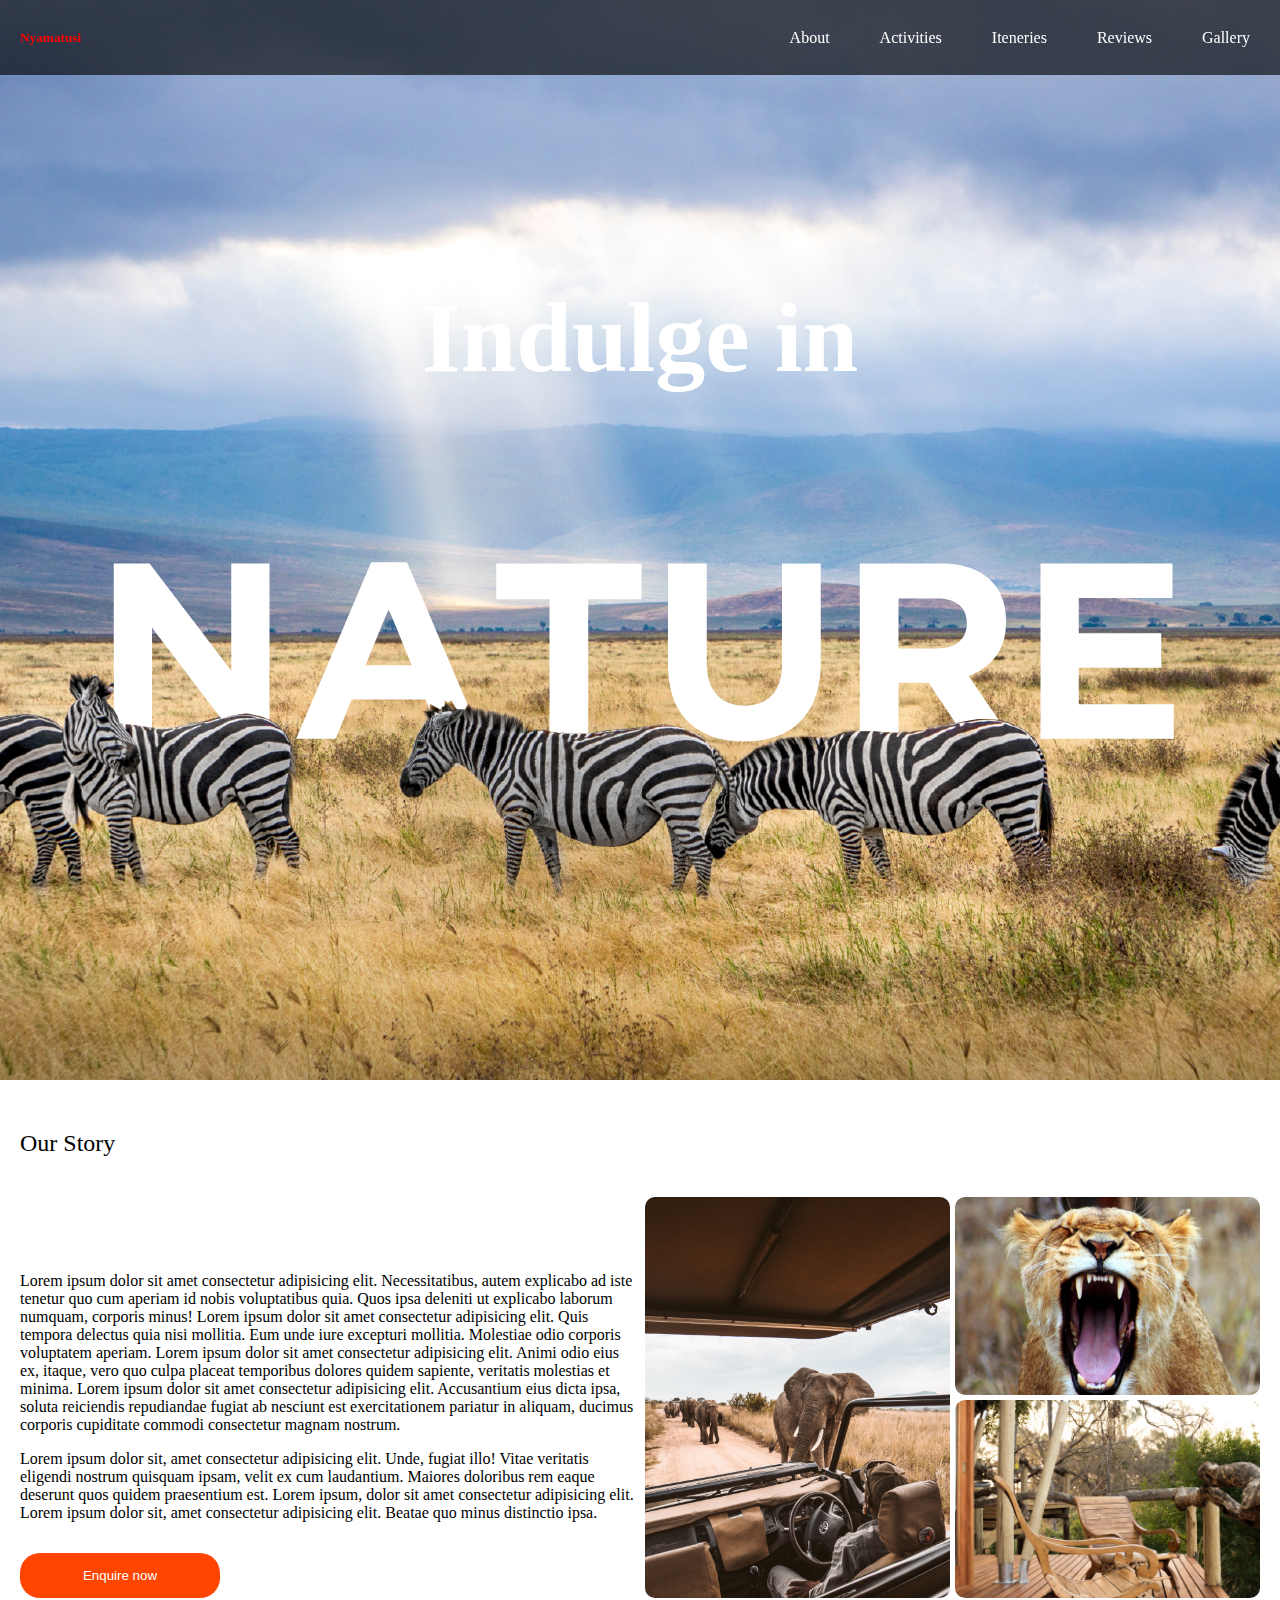
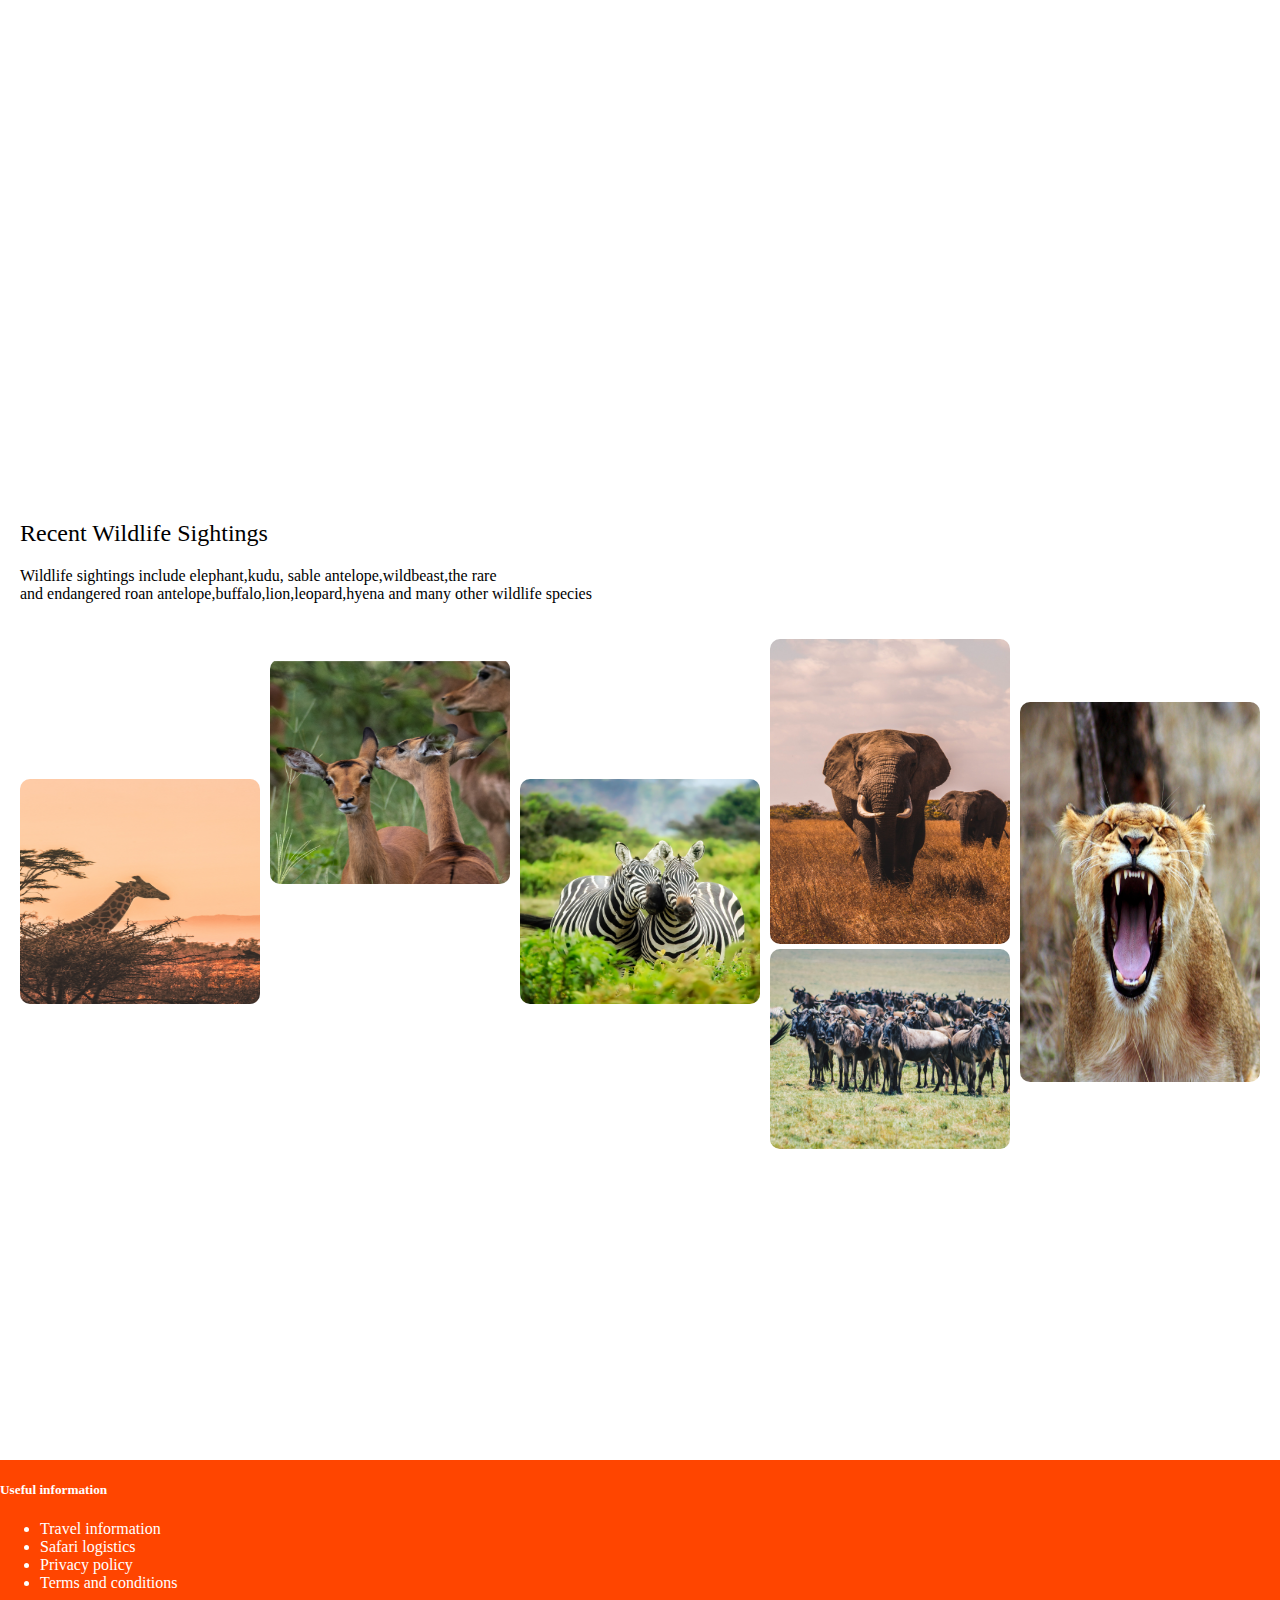
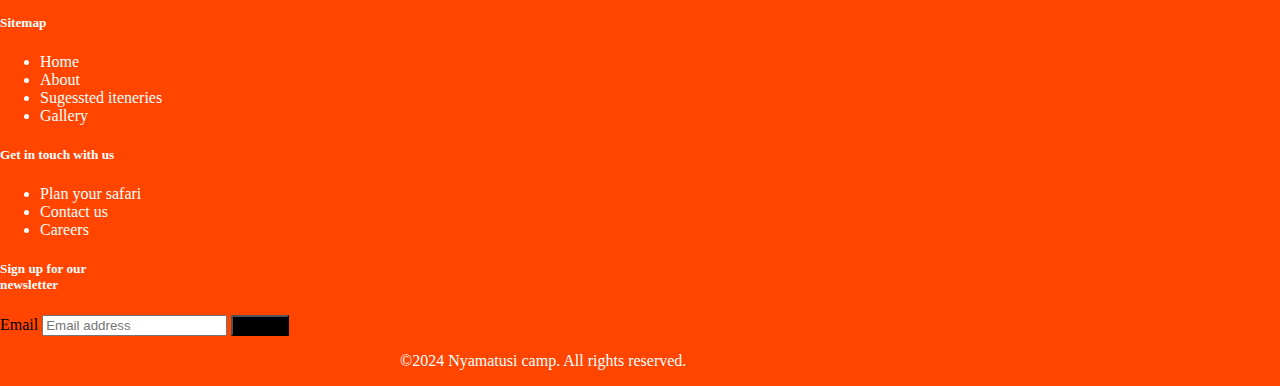
==== commit f9d73f74: "here" ====
--- a/index.html
+++ b/index.html
@@ -126,7 +126,7 @@
               </div>
         
               <div class="col-6 col-md-2 mb-3">
-                <h5>Get in touch</h5>
+                <h5>Get in touch with us</h5>
                 <ul class="nav flex-column">
                   <li>Plan your safari</li>
                   <li>Contact us</li>
@@ -150,7 +150,7 @@
         
             <div class="free">
             <div class="d-flex flex-column flex-sm-row justify-content-between py-1 my-1 border-top">
-              <p class="copy">© Company 2024 Nyamatusi camp. All rights reserved.</p>
+              <p class="copy">©2024 Nyamatusi camp. All rights reserved.</p>
              
             </div>
             </div>
